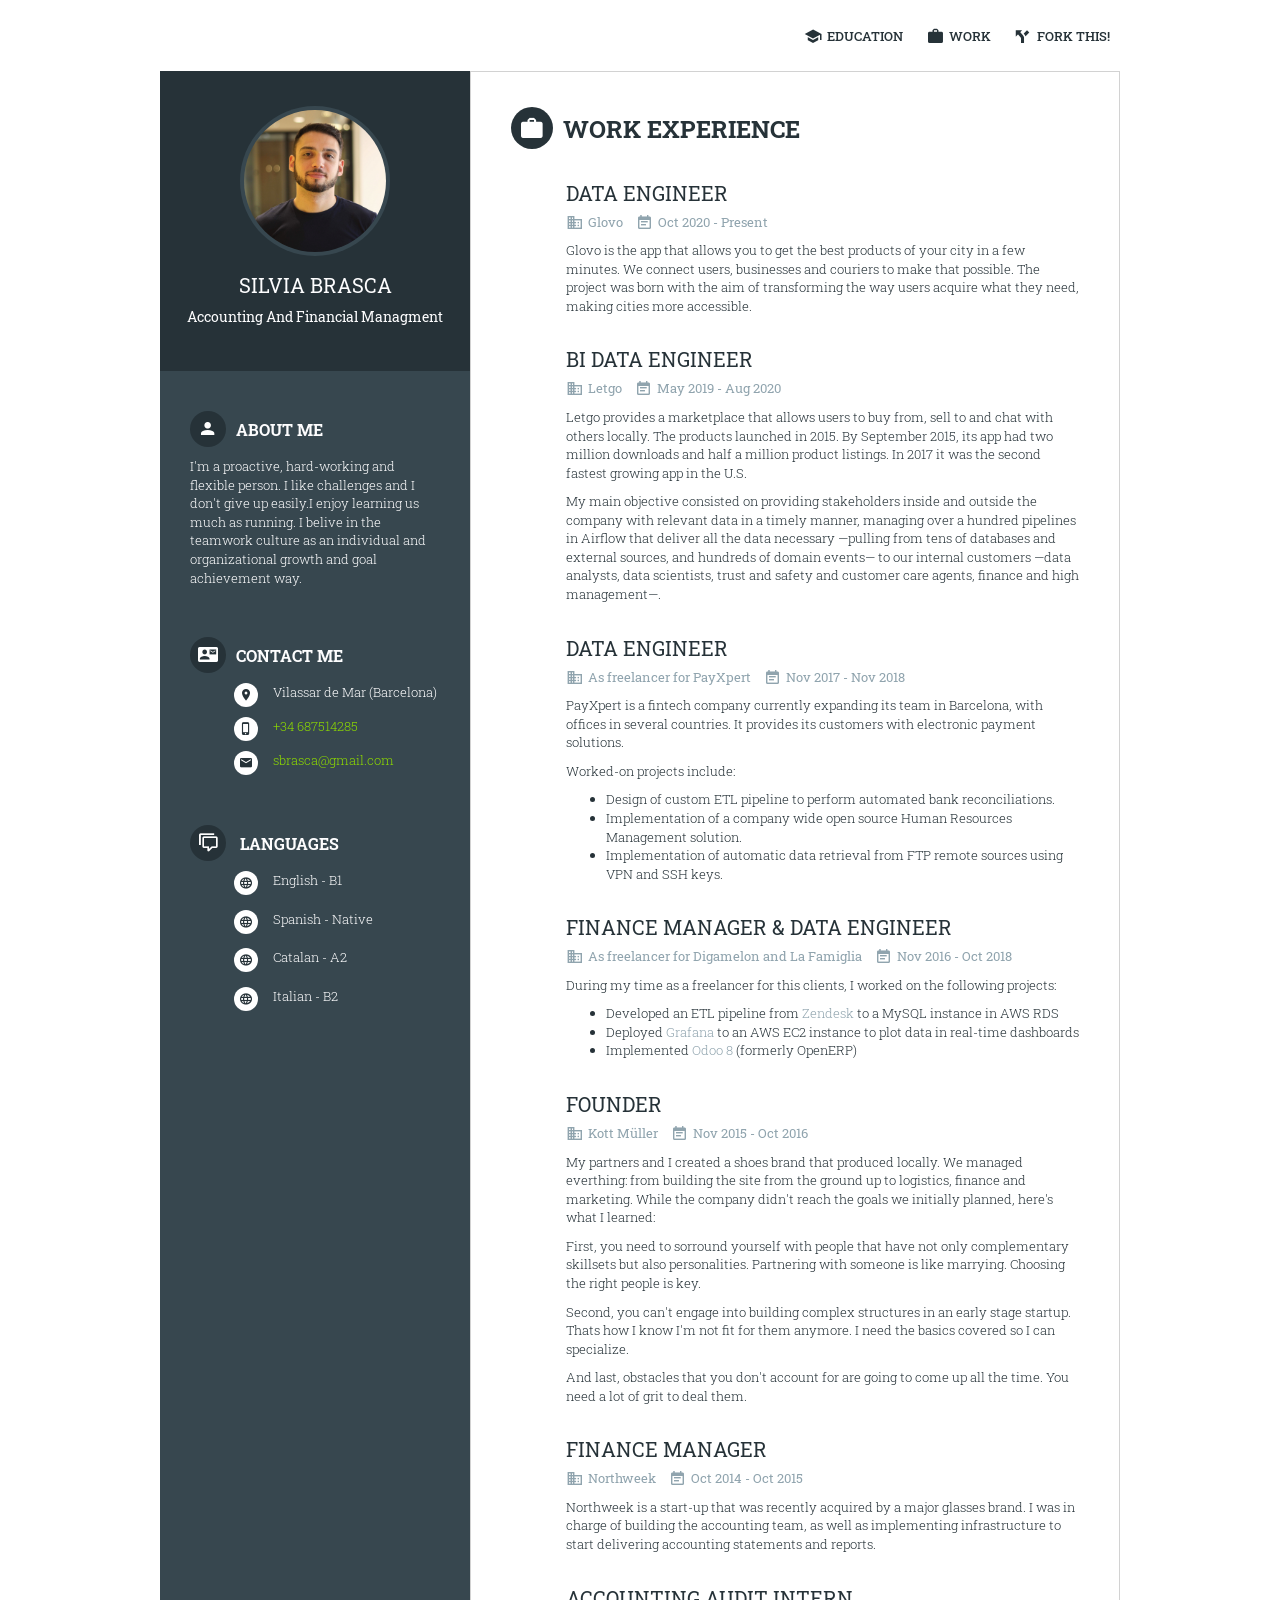
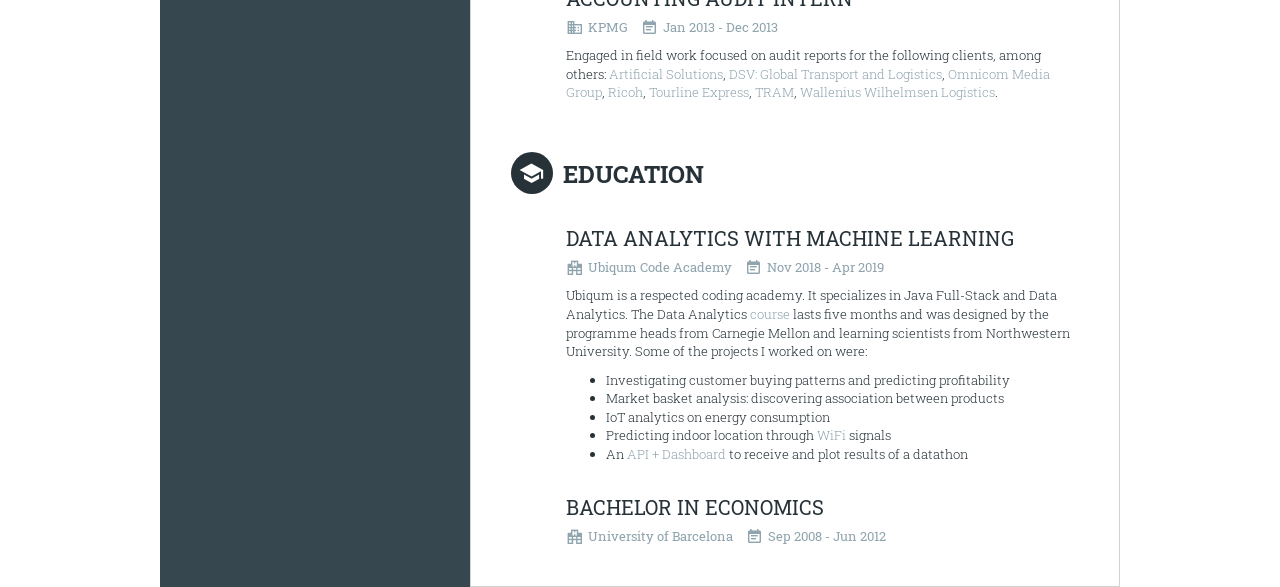
==== index.html @ 351aa9c1 "change languages" ====
<!DOCTYPE html>
<html lang="en">
<head>

	<!-- Global site tag (gtag.js) - Google Analytics -->
	<script async src="https://www.googletagmanager.com/gtag/js?id=UA-137697887-2"></script>
	<script>
	  window.dataLayer = window.dataLayer || [];
	  function gtag(){dataLayer.push(arguments);}
	  gtag('js', new Date());

	  gtag('config', 'UA-137697887-2');
	</script>

	<meta http-equiv="Content-Type" content="text/html; charset=UTF-8" />
	<meta name="viewport" content="width=device-width, initial-scale=1.0">
	<meta name="description" content="">
	<meta name="author" content="sbrasca@gmail.com">
	<meta name="copyright" content="">
	<title>Silvia Brasca</title>

	<!-- favicon -->
    <link rel="shortcut icon" href="images/ico/favicon.jpg">
    <link rel="apple-touch-icon-precomposed" sizes="144x144" href="images/ico/apple-touch-icon-144-precomposed.png">
    <link rel="apple-touch-icon-precomposed" sizes="114x114" href="images/ico/apple-touch-icon-114-precomposed.png">
    <link rel="apple-touch-icon-precomposed" sizes="72x72" href="images/ico/apple-touch-icon-72-precomposed.png">
    <link rel="apple-touch-icon-precomposed" href="images/ico/apple-touch-icon-57-precomposed.png">

	<!-- css -->
	<link rel="stylesheet" type="text/css" href="css/bootstrap.min.css" />
	<link rel="stylesheet" type="text/css" href="css/materialdesignicons.min.css" />
	<link rel="stylesheet" type="text/css" href="css/template.css" />

</head>

<body>

	<!-- Wrapper
    ================================================== -->
	<div id="nino-cvWrap">
		<nav id="mainMenu">
			<ul>
				<!-- <li><a href="homepage.html"><i class="mdi mdi-briefcase nino-icon"></i>Work</a></li>
				<li><a href="portfolio.html"><i class="mdi mdi-star-circle nino-icon"></i>Portfolio</a></li>
				<li><a href="cover-letter.html"><i class="mdi mdi-email-variant nino-icon"></i>Cover Letter</a></li> -->
				<li><a href="#education" class="topBar"><i class="mdi mdi-school nino-icon"></i>Education</a></li>
				<li><a href="#work" class="topBar"><i class="mdi mdi-briefcase nino-icon"></i>Work</a></li>
				<li><a href="https://github.com/gparrello/curriculum_vitae" class="topBar"><i class="mdi mdi-directions-fork nino-icon"></i>Fork this!</a></li>
			</ul>
		</nav>
		<div layout="row" class="fw">
			<div id="nino-leftSide" class="fsr">
				<div layout="row" class="fw">
					<header class="col-md-12 col-sm-6 col-xs-12">
						<img src="images/avatar.jpg" alt="" class="avatar">
						<h1 class="name">Silvia Brasca</h1>
						<h3 class="regency">Accounting and Financial managment</h3>
					</header>
					<section class="nino-aboutMe col-md-12 col-sm-6 col-xs-12">
						<h2 class="nino-sectionHeading">
							<i class="mdi mdi-account nino-icon"></i>About Me
						</h2>
						<div class="nino-sectionContent">
							<p>
								I'm a proactive, hard-working and flexible person.
								I like challenges and I don't give up easily.I enjoy learning us much as running.
								I belive in the teamwork culture as an individual and organizational growth and goal achievement way.
							</p>
						</div>
					</section>
					<section class="nino-contactInfo col-md-12 col-sm-6 col-xs-12">
						<h2 class="nino-sectionHeading">
							<i class="mdi mdi-contact-mail nino-icon"></i>Contact Me
						</h2>
						<ul class="nino-listWithIcon">
							<li layout="row">
								<div class="fsr">
									<i class="mdi mdi-map-marker nino-icon"></i>
								</div>
								<div class="fg">
									Vilassar de Mar (Barcelona)
								</div>
							</li>
							<li layout="row">
								<div class="fsr">
									<i class="mdi mdi-cellphone-iphone nino-icon"></i>
								</div>
								<div class="fg">
									<a href="tel://+34687514285">+34 687514285</a>
								</div>
							</li>
							<li layout="row">
								<div class="fsr">
									<i class="mdi mdi-email nino-icon"></i>
								</div>
								<div class="fg">
									<a href="mailto:sbrasca+cv@gmail.com">sbrasca@gmail.com</a>
								</div>
							</li>
						</ul>
					</section>
					<section class="nino-mySkill col-md-12 col-sm-6 col-xs-12">
						<h2 class="nino-sectionHeading">
							<i class="mdi mdi-comment-multiple-outline nino-icon"></i>
							Languages
						</h2>
						<ul class="nino-listWithIcon">
							<li layout="row">
								<div class="fsr">
									<i class="mdi mdi-web nino-icon"></i>
								</div>
								<div class="fg">
									<p>English - B1</p>
								</div>
							</li>
							<li layout="row">
								<div class="fsr">
									<i class="mdi mdi-web nino-icon"></i>
								</div>
								<div class="fg">
									<p>Spanish - Native</p>
								</div>
							</li>
							<li layout="row">
								<div class="fsr">
									<i class="mdi mdi-web nino-icon"></i>
								</div>
								<div class="fg">
									<p>Catalan - A2</p>
								</div>
							</li>
							<li layout="row">
								<div class="fsr">
									<i class="mdi mdi-web nino-icon"></i>
								</div>
								<div class="fg">
									<p>Italian - B2</p>
								</div>
							</li>
						</ul>
					</section>
				</div>
			</div>
			<div id="nino-rightSide" class="fg">
				<main id="nino-mainContent">
					<section id="work">
						<h2 class="nino-sectionHeading">
							<i class="mdi mdi-briefcase nino-icon"></i>Work Experience
						</h2>
						<div class="nino-sectionContent">
							<div class="inner">
								<article>
									<h3 class="nino-articleTitle">Data Engineer</h3>
									<div class="nino-articleMeta">
										<span><i class="mdi mdi-domain nino-icon"></i><a href="https://glovoapp.com">Glovo</a></span>
										<span><i class="mdi mdi-calendar-text nino-icon"></i>Oct 2020 - Present</span>
									</div>
									<div class="nino-articleContent">
										<p>
											Glovo is the app that allows you to get the best products of your city in a few minutes.
											We connect users, businesses and couriers to make that possible.
											The project was born with the aim of transforming the way users acquire what they need, making cities more accessible.
									</div>
								</article>
								<article>
									<h3 class="nino-articleTitle">BI Data Engineer</h3>
									<div class="nino-articleMeta">
										<span><i class="mdi mdi-domain nino-icon"></i><a href="https://letgo.com/about-letgo">Letgo</a></span>
										<span><i class="mdi mdi-calendar-text nino-icon"></i>May 2019 - Aug 2020</span>
									</div>
									<div class="nino-articleContent">
										<p>
											Letgo provides a marketplace that allows users to buy from, sell to and chat with others locally.
											The products launched in 2015. By September 2015, its app had two million downloads and half a million product listings.
											In 2017 it was the second fastest growing app in the U.S.
										<p>
											My main objective consisted on providing stakeholders inside and outside the company with relevant data in a timely manner,
											managing over a hundred pipelines in Airflow that deliver all the data necessary —pulling from tens of databases and external sources,
											and hundreds of domain events— to our internal customers —data analysts, data scientists, trust and safety and customer care agents,
											finance and high management—.
										</p>
									</div>
								</article>
								<article>
									<h3 class="nino-articleTitle">Data Engineer</h3>
									<div class="nino-articleMeta">
										<span><i class="mdi mdi-domain nino-icon"></i>As freelancer for <a href="https://payxpert.com">PayXpert</a></span>
										<span><i class="mdi mdi-calendar-text nino-icon"></i>Nov 2017 - Nov 2018</span>
									</div>
									<div class="nino-articleContent">
										<p>
											PayXpert is a fintech company currently expanding its team in Barcelona, with offices in several countries.
											It provides its customers with electronic payment solutions.
										</p>
										<p>
											Worked-on projects include:
									    <ul>
									    	<li>Design of custom ETL pipeline to perform automated bank reconciliations.</li>
									      <li>Implementation of a company wide open source Human Resources Management solution.</li>
												<li>Implementation of automatic data retrieval from FTP remote sources using VPN and SSH keys.</li>
											</ul>
										</p>
									</div>
								</article>
								<article>
									<h3 class="nino-articleTitle">Finance Manager & Data Engineer</h3>
									<div class="nino-articleMeta">
										<span><i class="mdi mdi-domain nino-icon"></i>As freelancer for <a href="http://digamelon.net">Digamelon</a> and <a href="http://lafamiglia.es">La Famiglia</a></span>
										<span><i class="mdi mdi-calendar-text nino-icon"></i>Nov 2016 - Oct 2018</span>
									</div>
									<div class="nino-articleContent">
										<p>During my time as a freelancer for this clients, I worked on the following projects:</p>
										<ul class="alt">
											<li>Developed an ETL pipeline from <a href="http://zendesk.com">Zendesk</a> to a MySQL instance in AWS RDS</li>
											<li>Deployed <a href="https://grafana.com">Grafana</a> to an AWS EC2 instance to plot data in real-time dashboards</li>
											<li>Implemented <a href="#">Odoo 8</a> (formerly OpenERP)</li>
										</ul>
									</div>
								</article>
								<article>
									<h3 class="nino-articleTitle">Founder</h3>
									<div class="nino-articleMeta">
										<span><i class="mdi mdi-domain nino-icon"></i>Kott Müller</span>
										<span><i class="mdi mdi-calendar-text nino-icon"></i>Nov 2015 - Oct 2016</span>
									</div>
									<div class="nino-articleContent">
										<p>
											My partners and I created a shoes brand that produced locally.
											We managed everthing: from building the site from the ground up to logistics, finance and marketing.
											While the company didn't reach the goals we initially planned, here's what I learned:
										</p>
										<p>
											First, you need to sorround yourself with people that have not only complementary skillsets but also personalities.
											Partnering with someone is like marrying. Choosing the right people is key.
										</p>
											Second, you can't engage into building complex structures in an early stage startup.
											Thats how I know I'm not fit for them anymore. I need the basics covered so I can specialize.
										<p>
										</p>
										<p>
											And last, obstacles that you don't account for are going to come up all the time.
											You need a lot of grit to deal them.
										</p>
									</div>
								</article>
								<article>
									<h3 class="nino-articleTitle">Finance Manager</h3>
									<div class="nino-articleMeta">
										<span><i class="mdi mdi-domain nino-icon"></i><a href="https://northweek.com">Northweek</a></span>
										<span><i class="mdi mdi-calendar-text nino-icon"></i>Oct 2014 - Oct 2015</span>
									</div>
									<div class="nino-articleContent">
										<p>
											Northweek is a start-up that was recently acquired by a major glasses brand.
											I was in charge of building the accounting team, as well as
											implementing infrastructure to start delivering accounting statements and reports.
										</p>
									</div>
								</article>
								<article>
									<h3 class="nino-articleTitle">Accounting Audit Intern</h3>
									<div class="nino-articleMeta">
										<span><i class="mdi mdi-domain nino-icon"></i>KPMG</span>
										<span><i class="mdi mdi-calendar-text nino-icon"></i>Jan 2013 - Dec 2013</span>
									</div>
									<div class="nino-articleContent">
										<p>
											Engaged in field work focused on audit reports for the following clients, among others:
											<a href="http://www.artificial-solutions.com/">Artificial Solutions</a>,
											<a href="http://www.dsv.com/">DSV: Global Transport and Logistics</a>,
											<a href="http://www.omnicommediagroup.com/">Omnicom Media Group</a>,
											<a href="http://www.ricoh.es/">Ricoh</a>,
											<a href="http://www.tourlineexpress.com/">Tourline Express</a>,
											<a href="http://www.tram.cat/">TRAM</a>,
											<a href="http://www.2wglobal.com/">Wallenius Wilhelmsen Logistics</a>.
										</p>
									</div>
								</article>
							</div>
						</div>
					</section>
					<section id="education">
						<h2 class="nino-sectionHeading">
							<i class="mdi mdi-school nino-icon"></i>Education
						</h2>
						<div class="nino-sectionContent">
							<div class="inner">
								<article>
									<h3 class="nino-articleTitle">Data Analytics with Machine Learning</h3>
									<div class="nino-articleMeta">
										<span><i class="mdi mdi-hospital-building nino-icon"></i>Ubiqum Code Academy</span>
										<span><i class="mdi mdi-calendar-text nino-icon"></i>Nov 2018 - Apr 2019</span>
									</div>
									<div class="nino-articleContent">
										<p>Ubiqum is a respected coding academy. It specializes in Java Full-Stack and Data Analytics.
										The Data Analytics <a href="https://ubiqum.com/programs/data-analytics-and-machine-learning-program/">course</a> lasts five months
										and was designed by the programme heads from Carnegie Mellon and learning scientists from Northwestern University.
										Some of the projects I worked on were:</p>
										<ul>
											<li>Investigating customer buying patterns and predicting profitability</li>
											<li>Market basket analysis: discovering association between products</li>
											<li>IoT analytics on energy consumption</li>
											<li>Predicting indoor location through <a href="https://dblp.org/rec/conf/ipin/RojoCULSBTMCLPS19">WiFi</a> signals</li>
											<li>An <a href="https://github.com/gparrello/grafana_api">API + Dashboard</a> to receive and plot results of a datathon</li>
										</ul>
									</div>
								</article>
								<article>
									<h3 class="nino-articleTitle">Bachelor in Economics</h3>
									<div class="nino-articleMeta">
										<span><i class="mdi mdi-hospital-building nino-icon"></i>University of Barcelona</span>
										<span><i class="mdi mdi-calendar-text nino-icon"></i>Sep 2008 - Jun 2012</span>
									</div>
									<div class="nino-articleContent">
										<!-- Duis aute irure dolor in reprehenderit in voluptate velit esse cillum dolore eu fugiat nulla pariatur. Excepteur sint occaecat cupidatat non proident, sunt in culpa qui officia deserunt mollit anim id est laborum. -->
									</div>
								</article>
							</div>
						</div>
					</section>
					<!-- <section>
						<h2 class="nino-sectionHeading">
							<i class="mdi mdi-web nino-icon"></i>Languages
						</h2>
						<div class="nino-sectionContent">
							<div class="inner">
								<div class="row nino-languages">
									<div class="col-md-4 col-sm-4">
										<img src="images/flags/flag-1.png" alt="">
										<h4 class="languageName">English</h4>
										<div class="stars">
											<i class="mdi mdi-star nino-icon"></i>
											<i class="mdi mdi-star nino-icon"></i>
											<i class="mdi mdi-star nino-icon"></i>
											<i class="mdi mdi-star nino-icon"></i>
										</div>
									</div>
									<div class="col-md-4 col-sm-4">
										<img src="images/flags/flag-2.png" alt="">
										<h4 class="languageName">Spanish</h4>
										<div class="stars">
											<i class="mdi mdi-star nino-icon"></i>
											<i class="mdi mdi-star nino-icon"></i>
											<i class="mdi mdi-star nino-icon"></i>
											<i class="mdi mdi-star nino-icon"></i>
											<i class="mdi mdi-star nino-icon"></i>
										</div>
									</div>
									<div class="col-md-4 col-sm-4">
										<img src="images/flags/flag-3.png" alt="">
										<h4 class="languageName">Catalan</h4>
										<div class="stars">
											<i class="mdi mdi-star nino-icon"></i>
											<i class="mdi mdi-star nino-icon"></i>
											<i class="mdi mdi-star nino-icon"></i>
										</div>
									</div>
								</div>
							</div>
						</div>
					</section> -->
				</main>
			</div>
		</div>
	</div>

    <!-- Scroll to top
    ================================================== -->
	<a href="#" id="nino-scrollToTop">Go to Top</a>

	<!-- javascript -->
	<script type="text/javascript" src="js/jquery.min.js"></script>
	<script type="text/javascript" src="js/bootstrap.min.js"></script>
	<script type="text/javascript" src="js/template.js"></script>

	<!-- Le HTML5 shim, for IE6-8 support of HTML5 elements -->
	<!--[if lt IE 9]>
	  <script src="http://html5shim.googlecode.com/svn/trunk/html5.js"></script>
	<![endif]-->
	<!-- css3-mediaqueries.js for IE less than 9 -->
	<!--[if lt IE 9]>
	    <script src="http://css3-mediaqueries-js.googlecode.com/svn/trunk/css3-mediaqueries.js"></script>
	<![endif]-->

</body>
</html>
---- css/template.css ----
/**
* @author    Ninodezign.com http://www.ninodezign.com
* @copyright Copyright (C) 2016 Ninodezign.com. All rights reserved.
* @license   Ninodezign.com Proprietary License
*/
/* ============================== DEFAULT HTML ============================== */
@import 'https://fonts.googleapis.com/css?family=Roboto+Slab:300,400,700';
@import 'https://fonts.googleapis.com/css?family=Mr+De+Haviland';
html, body {
	margin: 0;
	padding: 0;
}
body {
	color: #263238;
	font-size: 13px;
	font-weight: 300;
	position: relative;
	font-family: 'Roboto Slab', serif;
}
article,aside,details,figcaption,figure,footer,header,hgroup,menu,nav,section,main {
    display: block;
}
hr {
	border-left: none;
	border-right: none;
    border-top: 1px solid #E5E5E5;
    color: #F4F4F4;
    margin: 20px 0;
    padding: 0;
}
/* =============== DEFAULT HTML - LINK STYLES =============== */
a {
	text-decoration: none;
	outline: none;
	color: #90a4ae;
	-webkit-transition: all .3s ease-in-out;
	   -moz-transition: all .3s ease-in-out;
		 -o-transition: all .3s ease-in-out;
		-ms-transition: all .3s ease-in-out;
			transition: all .3s ease-in-out;
}
a:hover {
	color: #666;
	text-decoration: none;
}
a:active {
	text-decoration: none;
}
a:focus {
	outline: none;
}
a img {
	border: none;
}
a[class*="glyphicon-"] {
	text-decoration: none;
}

.topBar {
	color: #263238;
}
/* =============== DEFAULT HTML - HEADING STYLES =============== */
h1, h2, h3, h4, h5, h6 {
	margin: 5px 0 10px;
	text-transform: uppercase;
	font-weight: 400;
	line-height: 1.4;
}
/* =============== DEFAULT HTML - LIST STYLES =============== */
ul, ul li,
ol, ol li,
p, form, input {
	/* margin: 0;
	padding: 0; */
}
p {
	margin-bottom: 10px;
}
ul, ul li {
	/* list-style: none; */
}
/* =============== DEFAULT HTML - IMAGES STYLES =============== */
img {
	border: none;
	max-width: 100%;
}
img.image-left {
	float: left;
	margin-right: 5px;
}
img.img-full-width {
	width: 100%;
}
/* =============== PREDEFINED CONTENT ALIGN =============== */
.margin-left {
	margin-left: 1em !important;
	margin-right: 0;
}
.margin-right {
	margin-left: 0;
	margin-right: 1em !important;
}
/* ============================== LAYOUT ============================== */
/* =============== LAYOUT - GENERAL LAYOUT =============== */
[layout="row"] {
	display: -webkit-flex;
	display: -moz-flex;
	display: -ms-flexbox;
	display: flex;
}
.fsr {
	-webkit-flex-shrink: 0;
	flex-shrink: 0;
}
.fg {
	-webkit-flex-grow: 1;
	flex-grow: 1;
}
.fw {
	flex-wrap: wrap;
}
.verticalCenter {
	-ms-flex-align: center;
	-webkit-align-items: center;
	-webkit-box-align: center;
	align-items: center;
}
/* =============== NAVIGATION =============== */
#mainMenu {
	margin: 15px 0;
}
#mainMenu ul {
	text-align: right;
}
#mainMenu ul li {
	display: inline-block;
}
#mainMenu ul li a {
	display: block;
	padding: 10px;
	text-transform: uppercase;
	font-weight: 500;
}
#mainMenu ul li .nino-icon {
	font-size: 18px;
	position: relative;
	top: 2px;
	margin-right: 5px;
}
/* =============== LAYOUT - HEADER AREA =============== */
header {
	text-align: center;
	padding: 35px 20px;
	margin-bottom: 35px;
	background: #263238;
}
header .avatar {
	width: 150px;
	border-radius: 50%;
	background: #37474f;
	padding: 4px;
	margin-bottom: 10px;
}
header .name {
	font-size: 20px;
	margin-bottom: 8px;
}
header .regency {
	font-size: 14px;
	text-transform: capitalize;
}
/* =============== LAYOUT - CONTENT AREA =============== */
#nino-cvWrap {
	max-width: 960px;
	margin: 0 auto;
	background: #fff;
}
#nino-leftSide {
	width: 310px;
	background: #37474f;
	color: #fdfdfe;
}
#nino-rightSide {
	border: 1px solid #d2d2d2;
	width: calc(100% - 310px);
}
main {
	padding: 30px 40px;
}
section {
	margin-bottom: 50px;
}
section:last-child {
	margin-bottom: 0;
}
section .nino-sectionHeading {
	font-size: 16px;
	font-weight: 700;
}
section .nino-sectionHeading .nino-icon {
	background: #263238;
	padding: 8px;
	border-radius: 50%;
	margin-right: 10px;
	font-size: 20px;
	color: #fff;
}
section .nino-sectionContent > .inner {
	margin-left: 55px;
}
#nino-mainContent section .nino-sectionHeading {
	font-size: 24px;
}
#nino-mainContent section .nino-sectionHeading .nino-icon {
	font-size: 26px;
}
article {
	margin: 30px 0;
}
article:last-child {
	margin-bottom: 0;
}
article .nino-articleThumb {
	margin-bottom: 15px;
	text-align: center;
}
article .nino-articleTitle {
	font-size: 20px;
	margin: 0 0 5px;
}
article .nino-articleMeta {
	color: #90a4ae;
	margin-bottom: 10px;
	font-weight: 400;
}
article .nino-articleMeta span {
	display: inline-block;
	margin-right: 10px;
}
article .nino-articleMeta .nino-icon {
	font-size: 17px;
	margin-right: 5px;
	position: relative;
	top: 2px;
}
/* =============== LEFT SIDE =============== */
#nino-leftSide a {
	color: #8dd900;
}
#nino-leftSide .nino-listWithIcon > li {
	margin-bottom: 10px;
}
#nino-leftSide .nino-listWithIcon .nino-icon {
	background: #fff;
	color: #263238;
	padding: 5px;
	border-radius: 50%;
	margin: 0 15px 0 4px;
	font-size: 14px;
}
#nino-leftSide section {
	margin-bottom: 35px;
	padding: 0 30px;
}
#nino-leftSide .nino-mySkill .progress {
	margin: 0;
	height: 8px;
}
#nino-leftSide .nino-mySkill .progress-bar {
	background-color: #263238;
}
/* =============== MAIN PAGE =============== */
#nino-mainContent .nino-languages {
	text-align: center;
	margin-top: 30px;
}
#nino-mainContent .nino-languages .languageName {
	margin: 15px 0 5px;
}
#nino-mainContent .nino-languages .stars {
	margin-bottom: 20px;
}
#nino-mainContent .nino-languages .stars .nino-icon {
	font-size: 20px;
}
/* =============== PORTFOLIO PAGE =============== */
#nino-portfolio article {
	margin-bottom: 0;
}
#nino-portfolio .nino-articleTitle {
	font-weight: 400;
	text-transform: none;
	font-size: 18px;
	margin-bottom: 5px;
}
/* =============== COVER LETTER PAGE =============== */
#nino-coverLetter .nino-coverLetterHeader {
	margin: 30px 0;
	font-size: 14px;
}
#nino-coverLetter .nino-coverLetterHeader .date {
	color: #ec2e26;
	font-weight: 400;
}
#nino-coverLetter .nino-coverLetterContent {
	margin-bottom: 50px;
}
#nino-coverLetter .nino-coverLetterFooter {
	font-weight: 400;
	font-size: 15px;
}
#nino-coverLetter .nino-coverLetterFooter .nino-sign {
	color: #ed2b24;
	font-size: 35px;
	font-weight: 700;
	font-family: 'Mr De Haviland', cursive;
}
/* =============== GO TO TOP =============== */
#nino-scrollToTop {
	width: 50px;
	height: 50px;
	text-align: center;
	text-decoration: none;
	position: fixed;
	bottom: 10px;
	right: 10px;
	text-indent: -99999em;
	display: none;
	cursor: pointer;
	z-index: 2;
	background: #37474f  url(../images/go-to-top.png) center center no-repeat;
}
#nino-scrollToTop:hover {
	text-decoration: none;
	background-color: #333;
}
/* ============================================================ RESPONSIVE ============================================================ */
@media (max-width: 1200px) {

}
@media (max-width: 991px) {

	/* =============== LAYOUT =============== */
	#nino-leftSide,
	#nino-rightSide {
		width: 100%;
	}
	/* =============== LEFT SIDE =============== */
	header,
	#nino-leftSide section {
		margin: 0;
		border: 1px solid rgba(255, 255, 255, 0.25);
		border-width: 0 1px 1px 0;
	}
	#nino-leftSide section {
		padding: 35px 30px;
	}
}
@media (max-width: 767px) {

	/* =============== LAYOUT =============== */
	main {
	    padding: 30px 20px;
	}
	/* =============== LEFT SIDE =============== */
	header,
	#nino-leftSide section {
		margin-bottom: 35px;
		border: none;
	}
	#nino-leftSide section {
	    padding: 0 30px;
	}
	#nino-leftSide .nino-mySkill {
		border: none;
	}
}
@media (max-width: 640px) {

}
@media (max-width: 480px) {

}
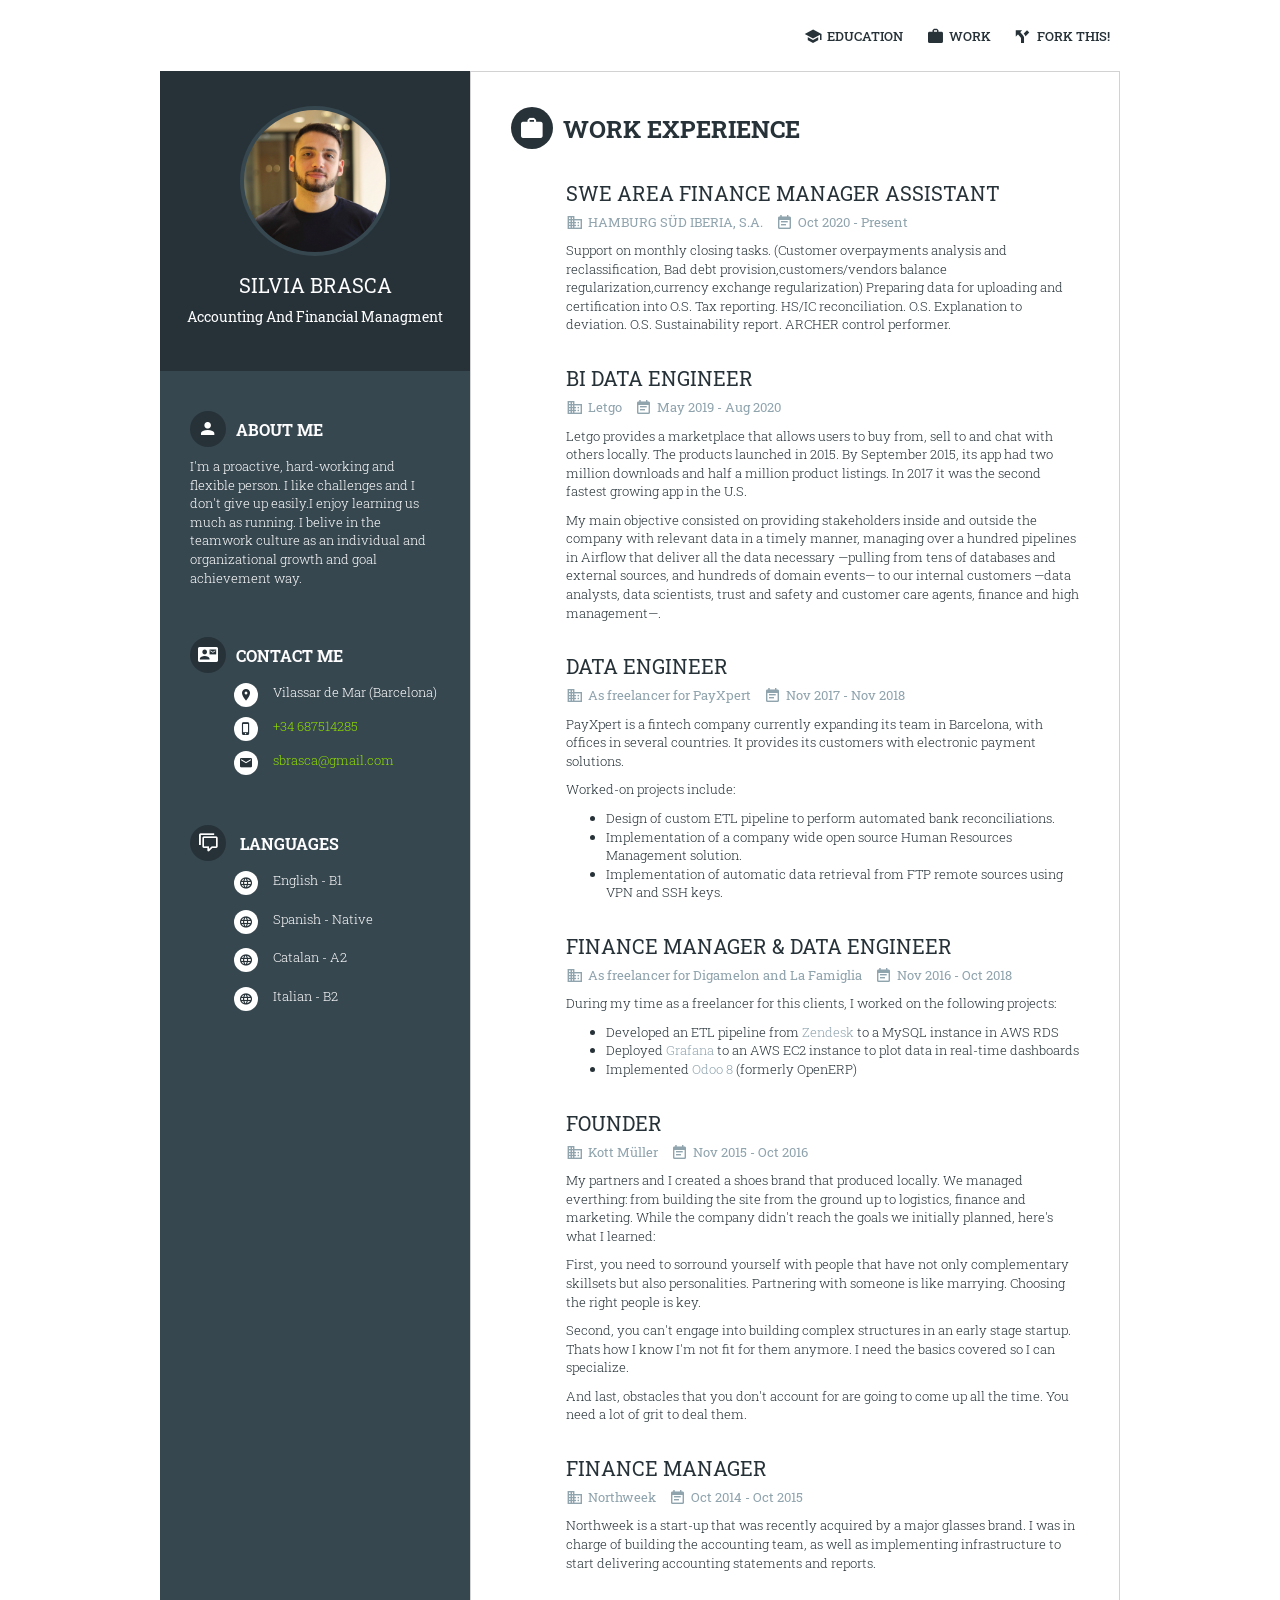
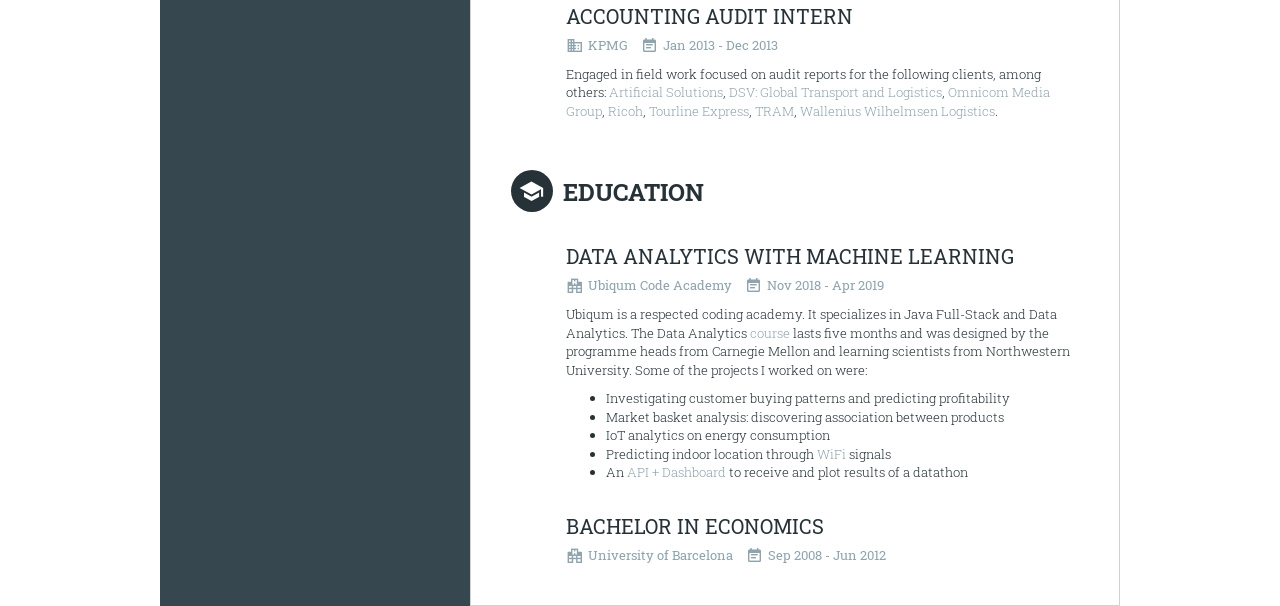
==== commit c37c527b: "change work experience" ====
--- a/index.html
+++ b/index.html
@@ -150,16 +150,21 @@
 						<div class="nino-sectionContent">
 							<div class="inner">
 								<article>
-									<h3 class="nino-articleTitle">Data Engineer</h3>
-									<div class="nino-articleMeta">
-										<span><i class="mdi mdi-domain nino-icon"></i><a href="https://glovoapp.com">Glovo</a></span>
+									<h3 class="nino-articleTitle">SWE area Finance Manager Assistant</h3>
+									<div class="nino-articleMeta">
+										<span><i class="mdi mdi-domain nino-icon"></i><a href="">HAMBURG SÜD IBERIA, S.A.</a></span>
 										<span><i class="mdi mdi-calendar-text nino-icon"></i>Oct 2020 - Present</span>
 									</div>
 									<div class="nino-articleContent">
 										<p>
-											Glovo is the app that allows you to get the best products of your city in a few minutes.
-											We connect users, businesses and couriers to make that possible.
-											The project was born with the aim of transforming the way users acquire what they need, making cities more accessible.
+											Support on monthly closing tasks. (Customer overpayments analysis and reclassification, Bad debt provision,customers/vendors balance regularization,currency exchange regularization)
+											Preparing data for uploading and certification into O.S.
+											Tax reporting.
+											HS/IC reconciliation.
+											O.S. Explanation to deviation.
+											O.S. Sustainability report.
+											ARCHER control performer.
+
 									</div>
 								</article>
 								<article>
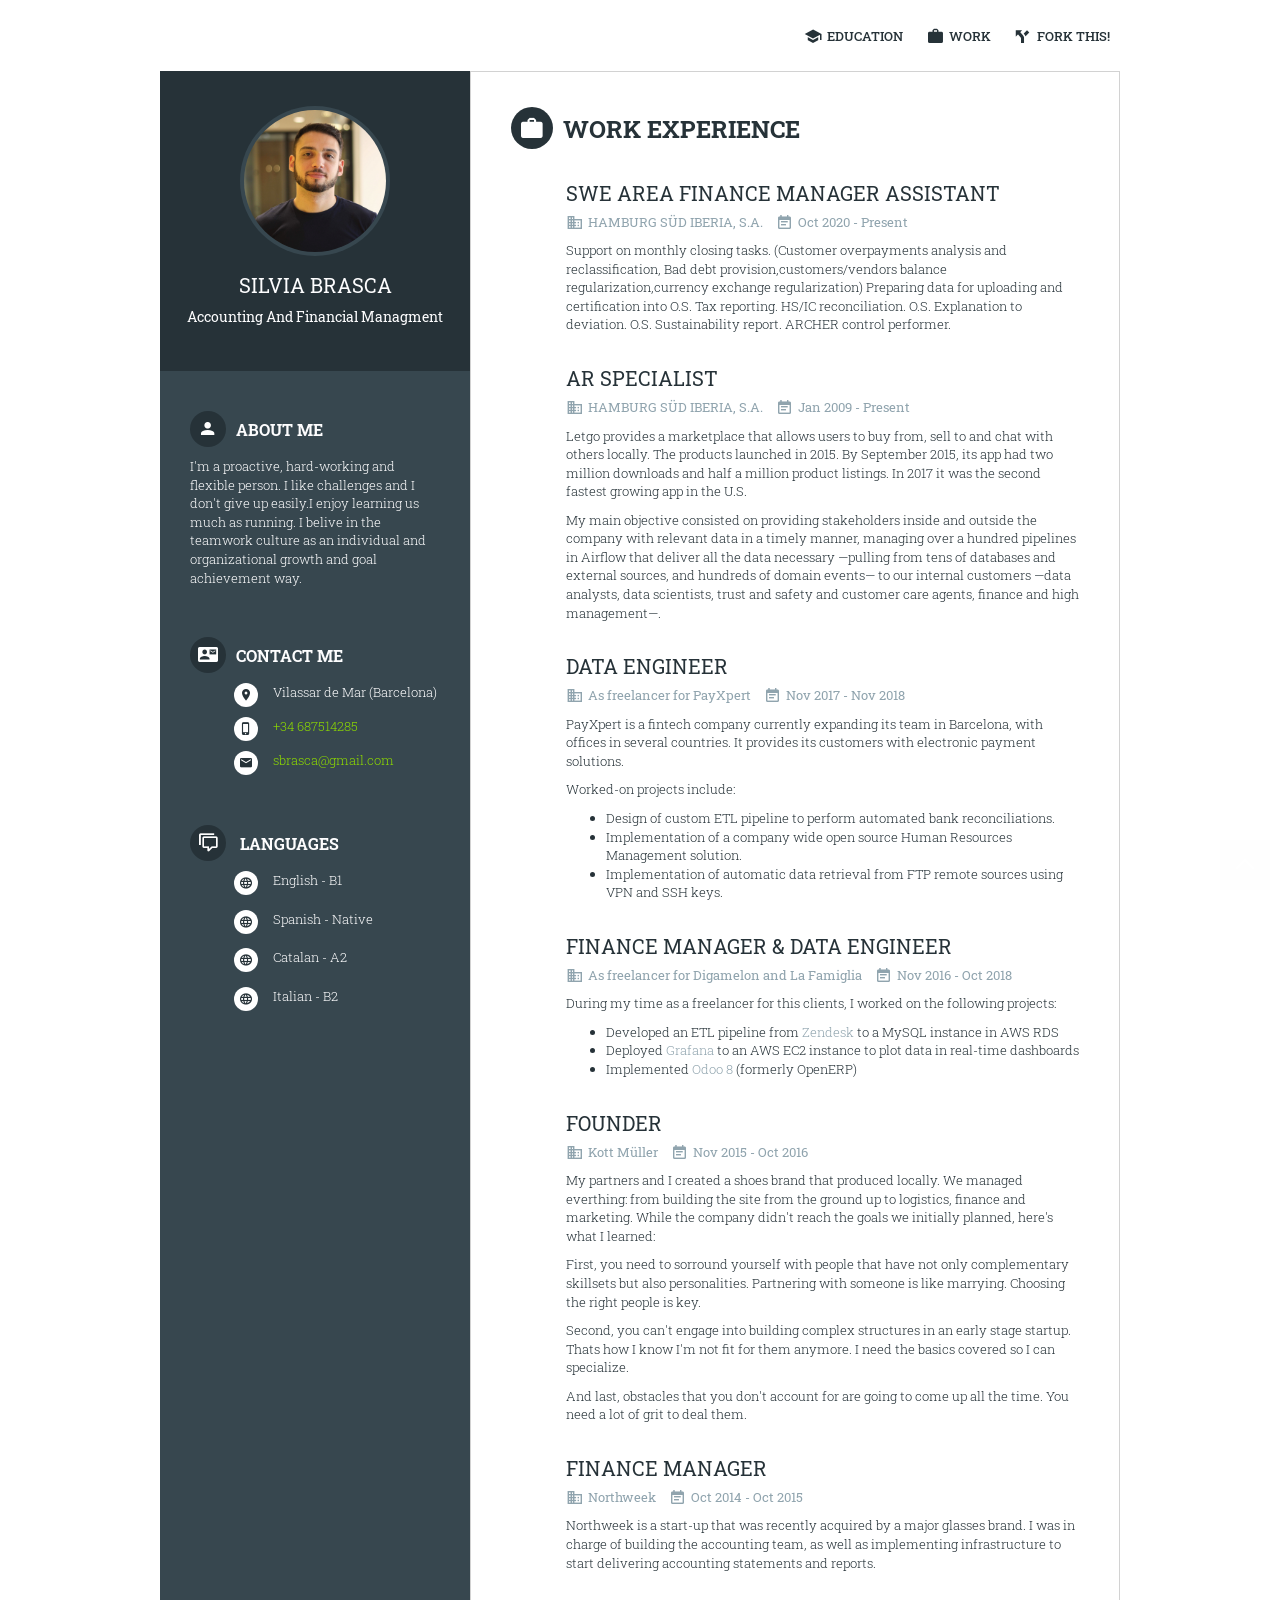
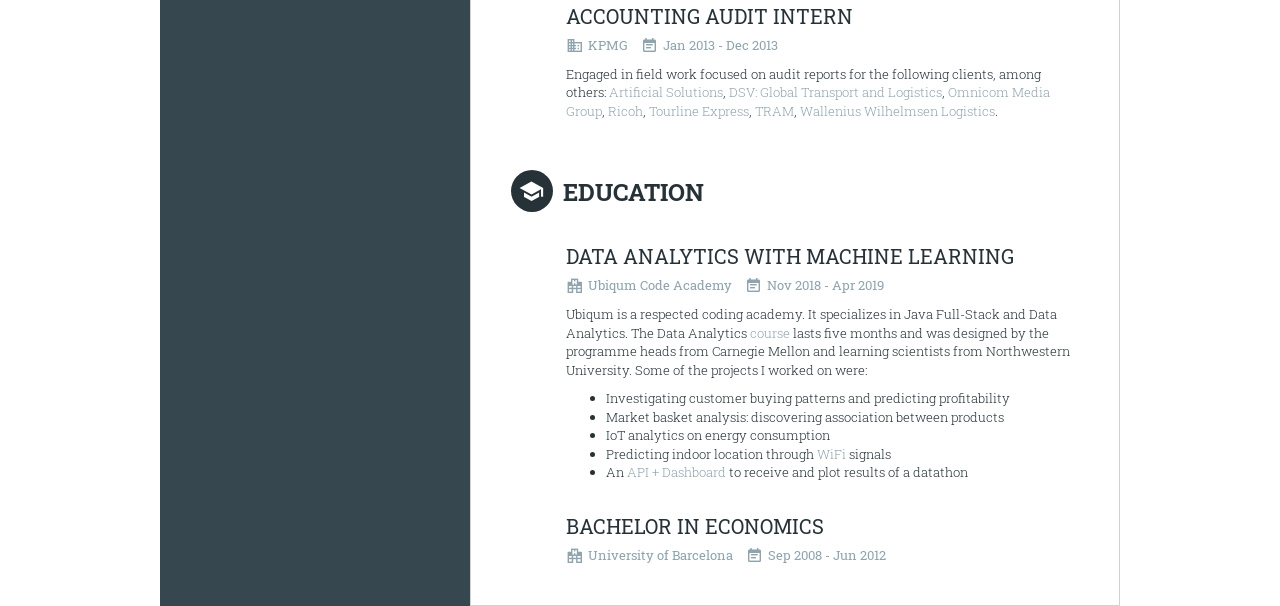
==== commit 670af4c1: "change work experience" ====
--- a/index.html
+++ b/index.html
@@ -164,14 +164,13 @@
 											O.S. Explanation to deviation.
 											O.S. Sustainability report.
 											ARCHER control performer.
-
-									</div>
-								</article>
-								<article>
-									<h3 class="nino-articleTitle">BI Data Engineer</h3>
-									<div class="nino-articleMeta">
-										<span><i class="mdi mdi-domain nino-icon"></i><a href="https://letgo.com/about-letgo">Letgo</a></span>
-										<span><i class="mdi mdi-calendar-text nino-icon"></i>May 2019 - Aug 2020</span>
+									</div>
+								</article>
+								<article>
+									<h3 class="nino-articleTitle">AR Specialist</h3>
+									<div class="nino-articleMeta">
+										<span><i class="mdi mdi-domain nino-icon"></i><a href="">HAMBURG SÜD IBERIA, S.A.</a></span>
+										<span><i class="mdi mdi-calendar-text nino-icon"></i>Jan 2009 - Present</span>
 									</div>
 									<div class="nino-articleContent">
 										<p>
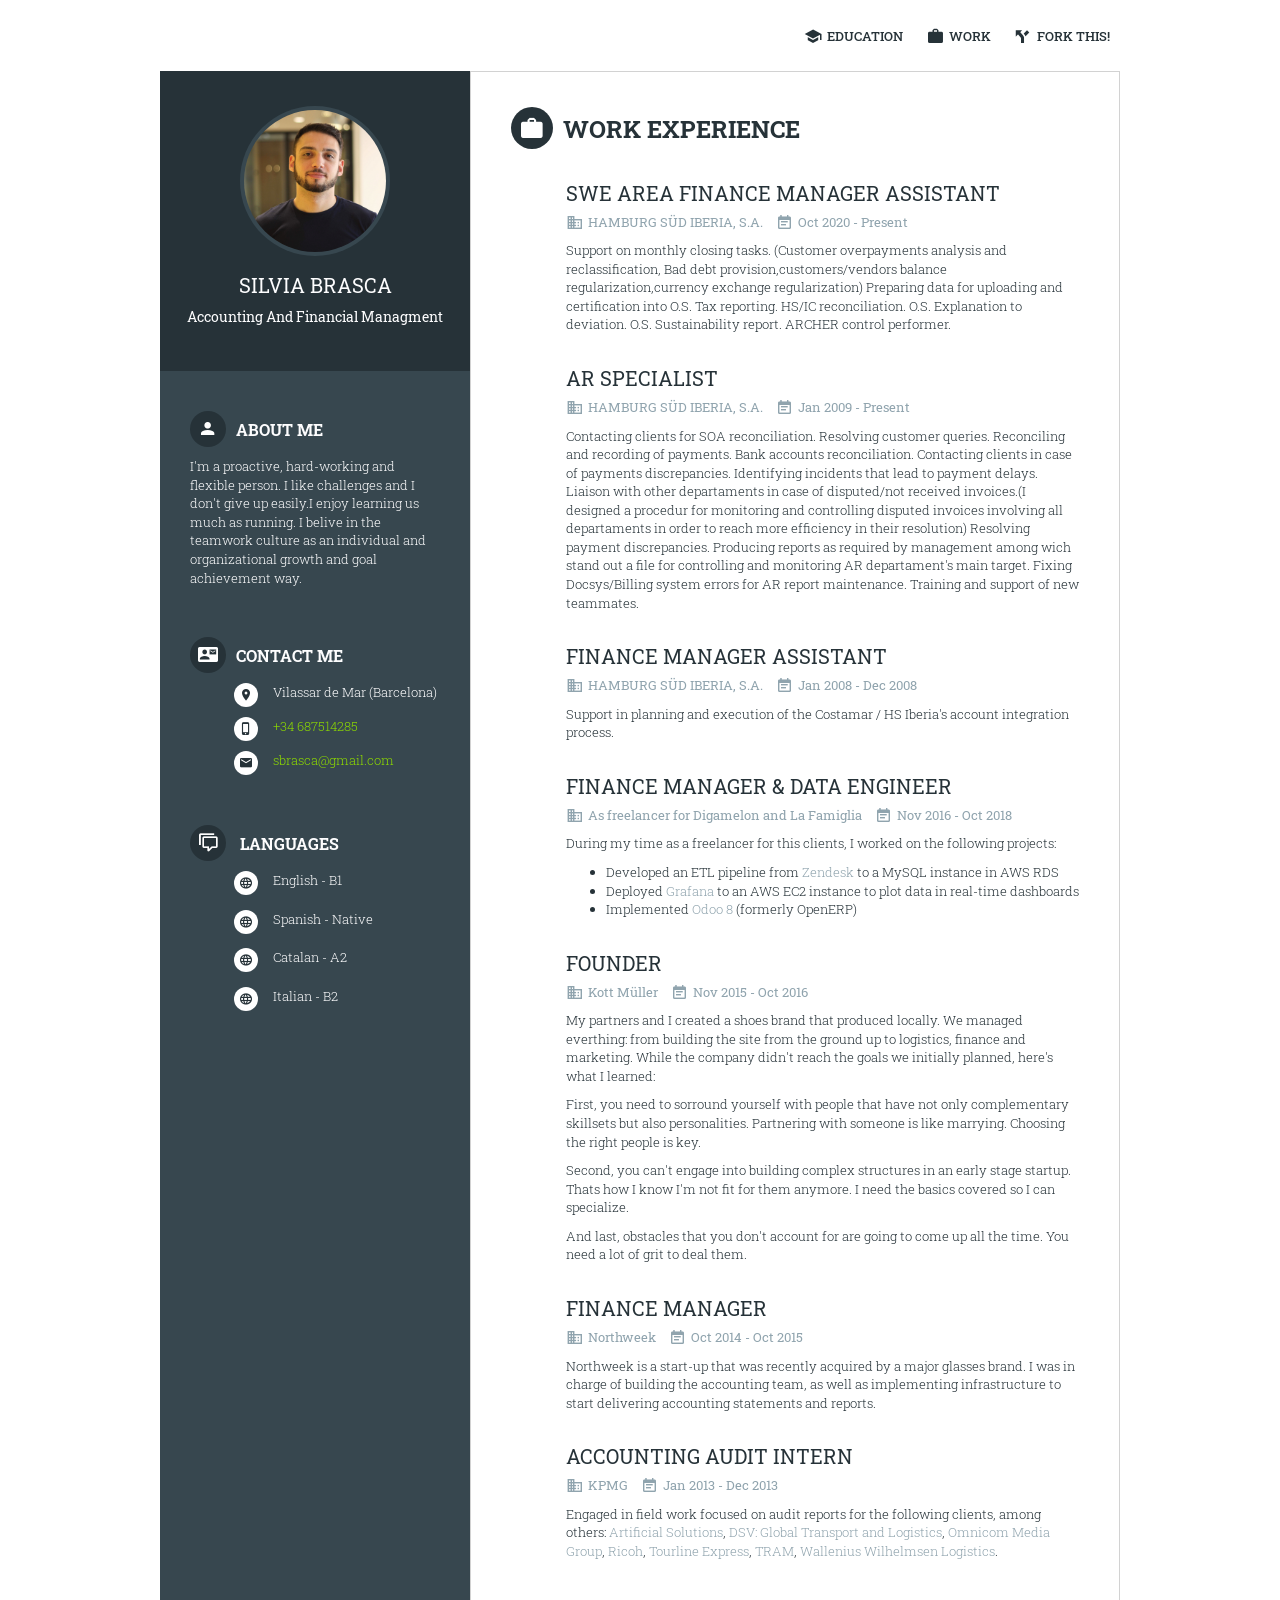
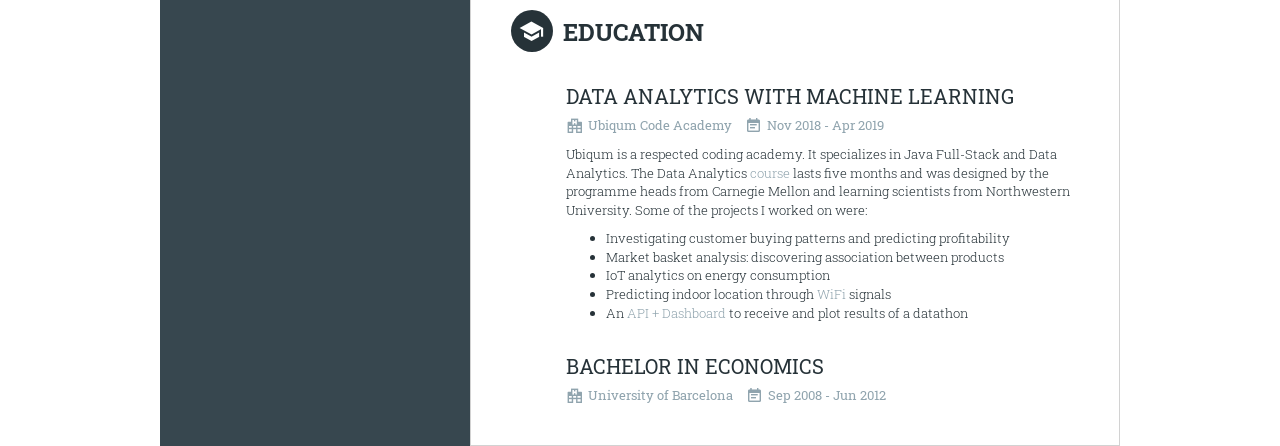
==== commit 692288e4: "change work experience" ====
--- a/index.html
+++ b/index.html
@@ -152,7 +152,7 @@
 								<article>
 									<h3 class="nino-articleTitle">SWE area Finance Manager Assistant</h3>
 									<div class="nino-articleMeta">
-										<span><i class="mdi mdi-domain nino-icon"></i><a href="">HAMBURG SÜD IBERIA, S.A.</a></span>
+										<span><i class="mdi mdi-domain nino-icon"></i>HAMBURG SÜD IBERIA, S.A.</span>
 										<span><i class="mdi mdi-calendar-text nino-icon"></i>Oct 2020 - Present</span>
 									</div>
 									<div class="nino-articleContent">
@@ -169,40 +169,33 @@
 								<article>
 									<h3 class="nino-articleTitle">AR Specialist</h3>
 									<div class="nino-articleMeta">
-										<span><i class="mdi mdi-domain nino-icon"></i><a href="">HAMBURG SÜD IBERIA, S.A.</a></span>
+										<span><i class="mdi mdi-domain nino-icon"></i>HAMBURG SÜD IBERIA, S.A.</span>
 										<span><i class="mdi mdi-calendar-text nino-icon"></i>Jan 2009 - Present</span>
 									</div>
 									<div class="nino-articleContent">
 										<p>
-											Letgo provides a marketplace that allows users to buy from, sell to and chat with others locally.
-											The products launched in 2015. By September 2015, its app had two million downloads and half a million product listings.
-											In 2017 it was the second fastest growing app in the U.S.
-										<p>
-											My main objective consisted on providing stakeholders inside and outside the company with relevant data in a timely manner,
-											managing over a hundred pipelines in Airflow that deliver all the data necessary —pulling from tens of databases and external sources,
-											and hundreds of domain events— to our internal customers —data analysts, data scientists, trust and safety and customer care agents,
-											finance and high management—.
-										</p>
-									</div>
-								</article>
-								<article>
-									<h3 class="nino-articleTitle">Data Engineer</h3>
-									<div class="nino-articleMeta">
-										<span><i class="mdi mdi-domain nino-icon"></i>As freelancer for <a href="https://payxpert.com">PayXpert</a></span>
-										<span><i class="mdi mdi-calendar-text nino-icon"></i>Nov 2017 - Nov 2018</span>
-									</div>
-									<div class="nino-articleContent">
-										<p>
-											PayXpert is a fintech company currently expanding its team in Barcelona, with offices in several countries.
-											It provides its customers with electronic payment solutions.
-										</p>
-										<p>
-											Worked-on projects include:
-									    <ul>
-									    	<li>Design of custom ETL pipeline to perform automated bank reconciliations.</li>
-									      <li>Implementation of a company wide open source Human Resources Management solution.</li>
-												<li>Implementation of automatic data retrieval from FTP remote sources using VPN and SSH keys.</li>
-											</ul>
+											Contacting clients for SOA reconciliation.
+										  Resolving customer queries.
+										  Reconciling and recording of payments.
+										  Bank accounts reconciliation.
+										  Contacting clients in case of payments discrepancies.
+										  Identifying incidents that lead to payment delays. Liaison with other departaments in case of disputed/not received invoices.(I designed a procedur for monitoring and controlling disputed invoices involving all departaments in order to reach more efficiency in their resolution)
+										  Resolving payment discrepancies.
+										  Producing reports as required by management among wich stand out a file for controlling and monitoring AR departament's main target.
+										  Fixing Docsys/Billing system errors for AR report maintenance.
+										  Training and support of new teammates.
+										</p>
+									</div>
+								</article>
+								<article>
+									<h3 class="nino-articleTitle">Finance Manager Assistant</h3>
+									<div class="nino-articleMeta">
+										<span><i class="mdi mdi-domain nino-icon"></i>HAMBURG SÜD IBERIA, S.A.</span>
+										<span><i class="mdi mdi-calendar-text nino-icon"></i>Jan 2008 - Dec 2008</span>
+									</div>
+									<div class="nino-articleContent">
+										<p>
+ 											Support in planning and execution of the Costamar / HS Iberia's  account integration process.
 										</p>
 									</div>
 								</article>
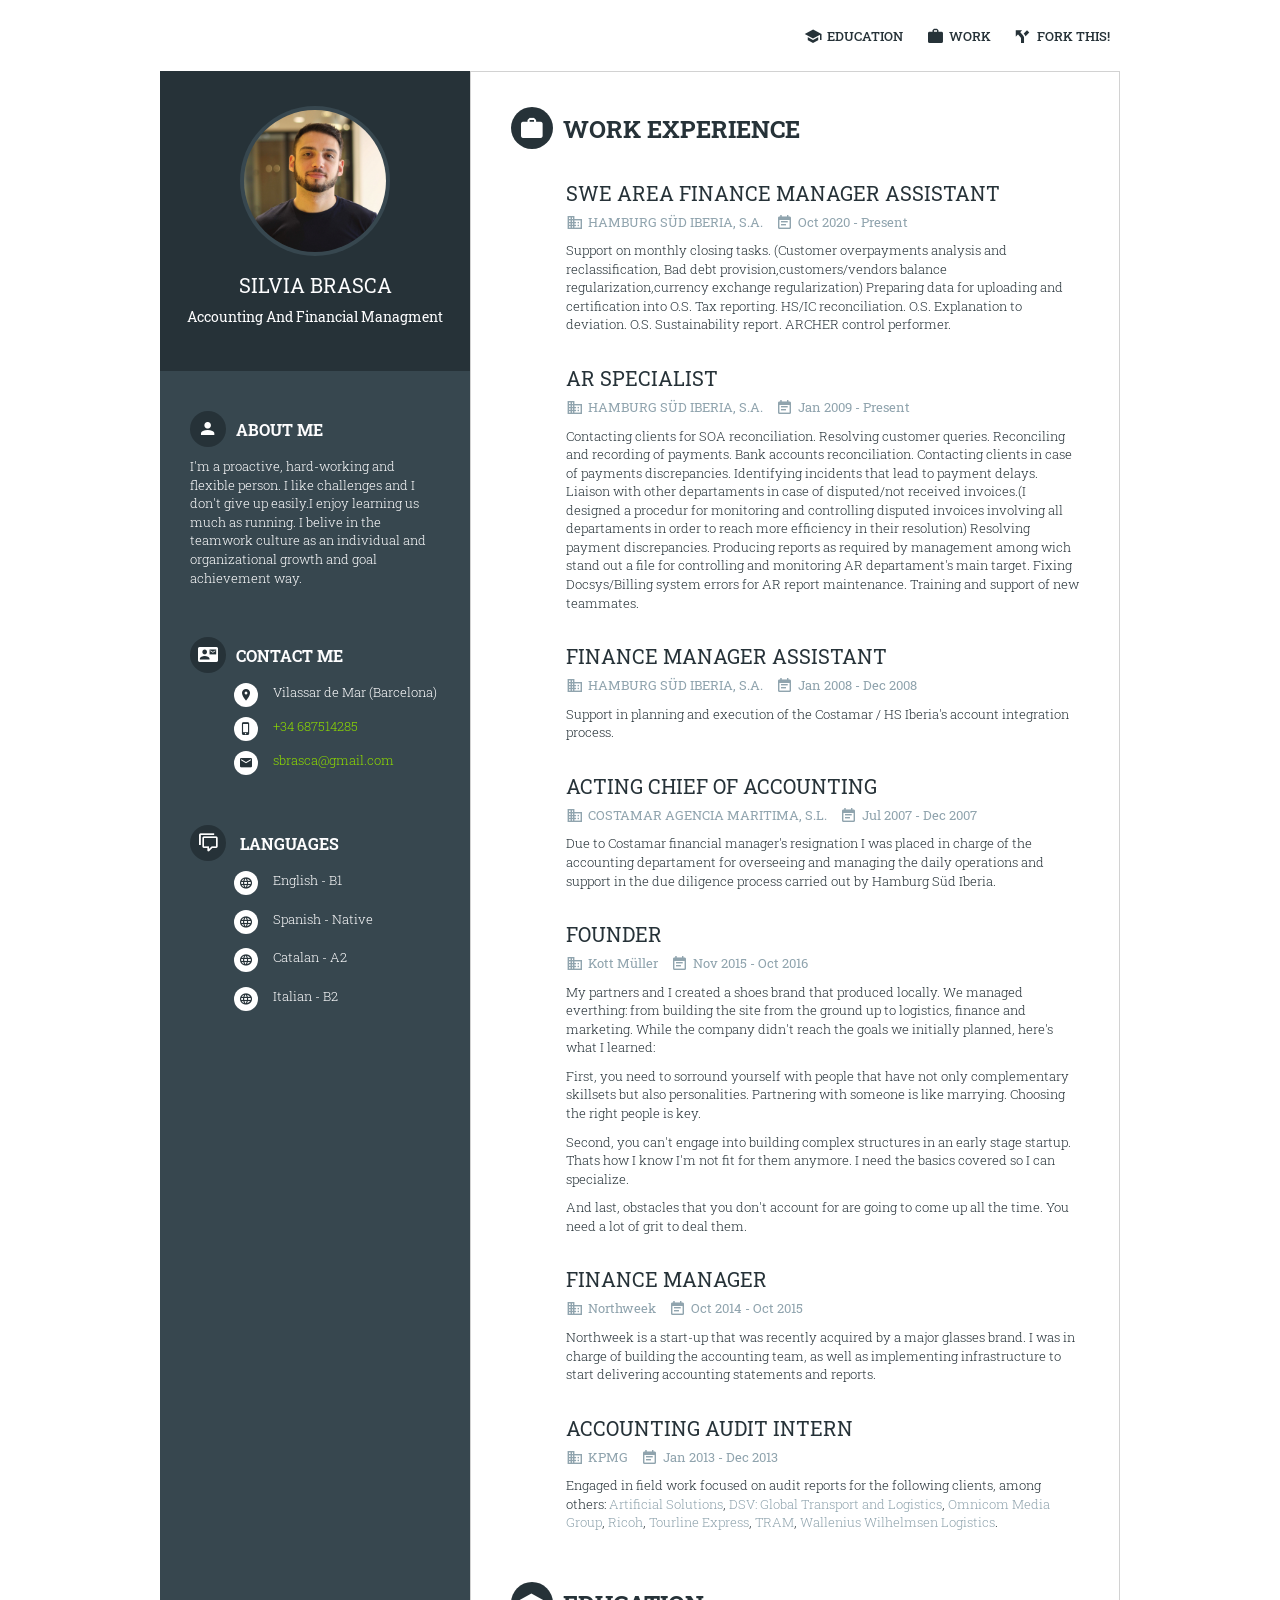
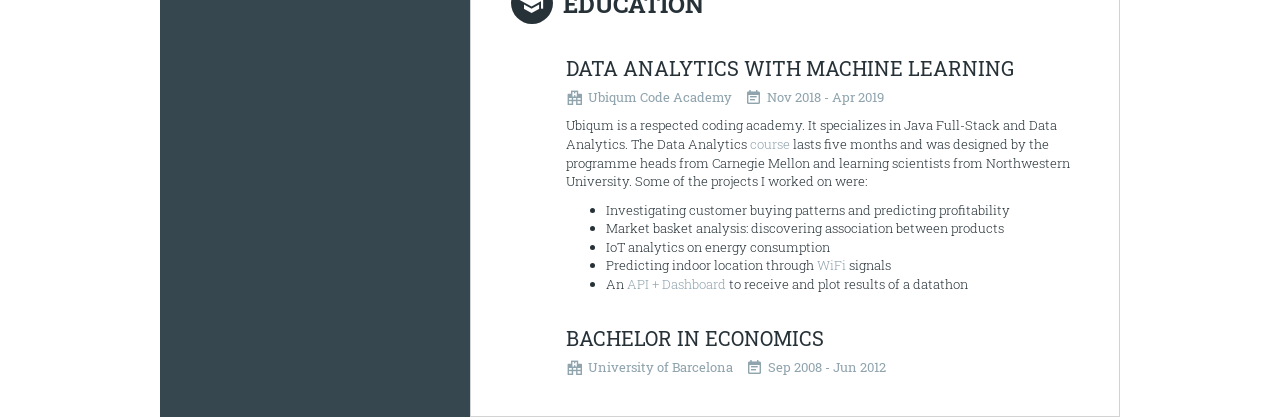
==== commit 51b071b3: "change work experience" ====
--- a/index.html
+++ b/index.html
@@ -200,18 +200,13 @@
 									</div>
 								</article>
 								<article>
-									<h3 class="nino-articleTitle">Finance Manager & Data Engineer</h3>
-									<div class="nino-articleMeta">
-										<span><i class="mdi mdi-domain nino-icon"></i>As freelancer for <a href="http://digamelon.net">Digamelon</a> and <a href="http://lafamiglia.es">La Famiglia</a></span>
-										<span><i class="mdi mdi-calendar-text nino-icon"></i>Nov 2016 - Oct 2018</span>
-									</div>
-									<div class="nino-articleContent">
-										<p>During my time as a freelancer for this clients, I worked on the following projects:</p>
-										<ul class="alt">
-											<li>Developed an ETL pipeline from <a href="http://zendesk.com">Zendesk</a> to a MySQL instance in AWS RDS</li>
-											<li>Deployed <a href="https://grafana.com">Grafana</a> to an AWS EC2 instance to plot data in real-time dashboards</li>
-											<li>Implemented <a href="#">Odoo 8</a> (formerly OpenERP)</li>
-										</ul>
+									<h3 class="nino-articleTitle">Acting chief of accounting</h3>
+									<div class="nino-articleMeta">
+										<span><i class="mdi mdi-domain nino-icon"></i>COSTAMAR AGENCIA MARITIMA, S.L.</span>
+										<span><i class="mdi mdi-calendar-text nino-icon"></i>Jul 2007 - Dec 2007</span>
+									</div>
+									<div class="nino-articleContent">
+										<p>Due to Costamar financial manager's resignation I was placed in charge of the accounting departament for overseeing and managing the daily operations and support in the due diligence process carried out by Hamburg Süd Iberia.</p>
 									</div>
 								</article>
 								<article>
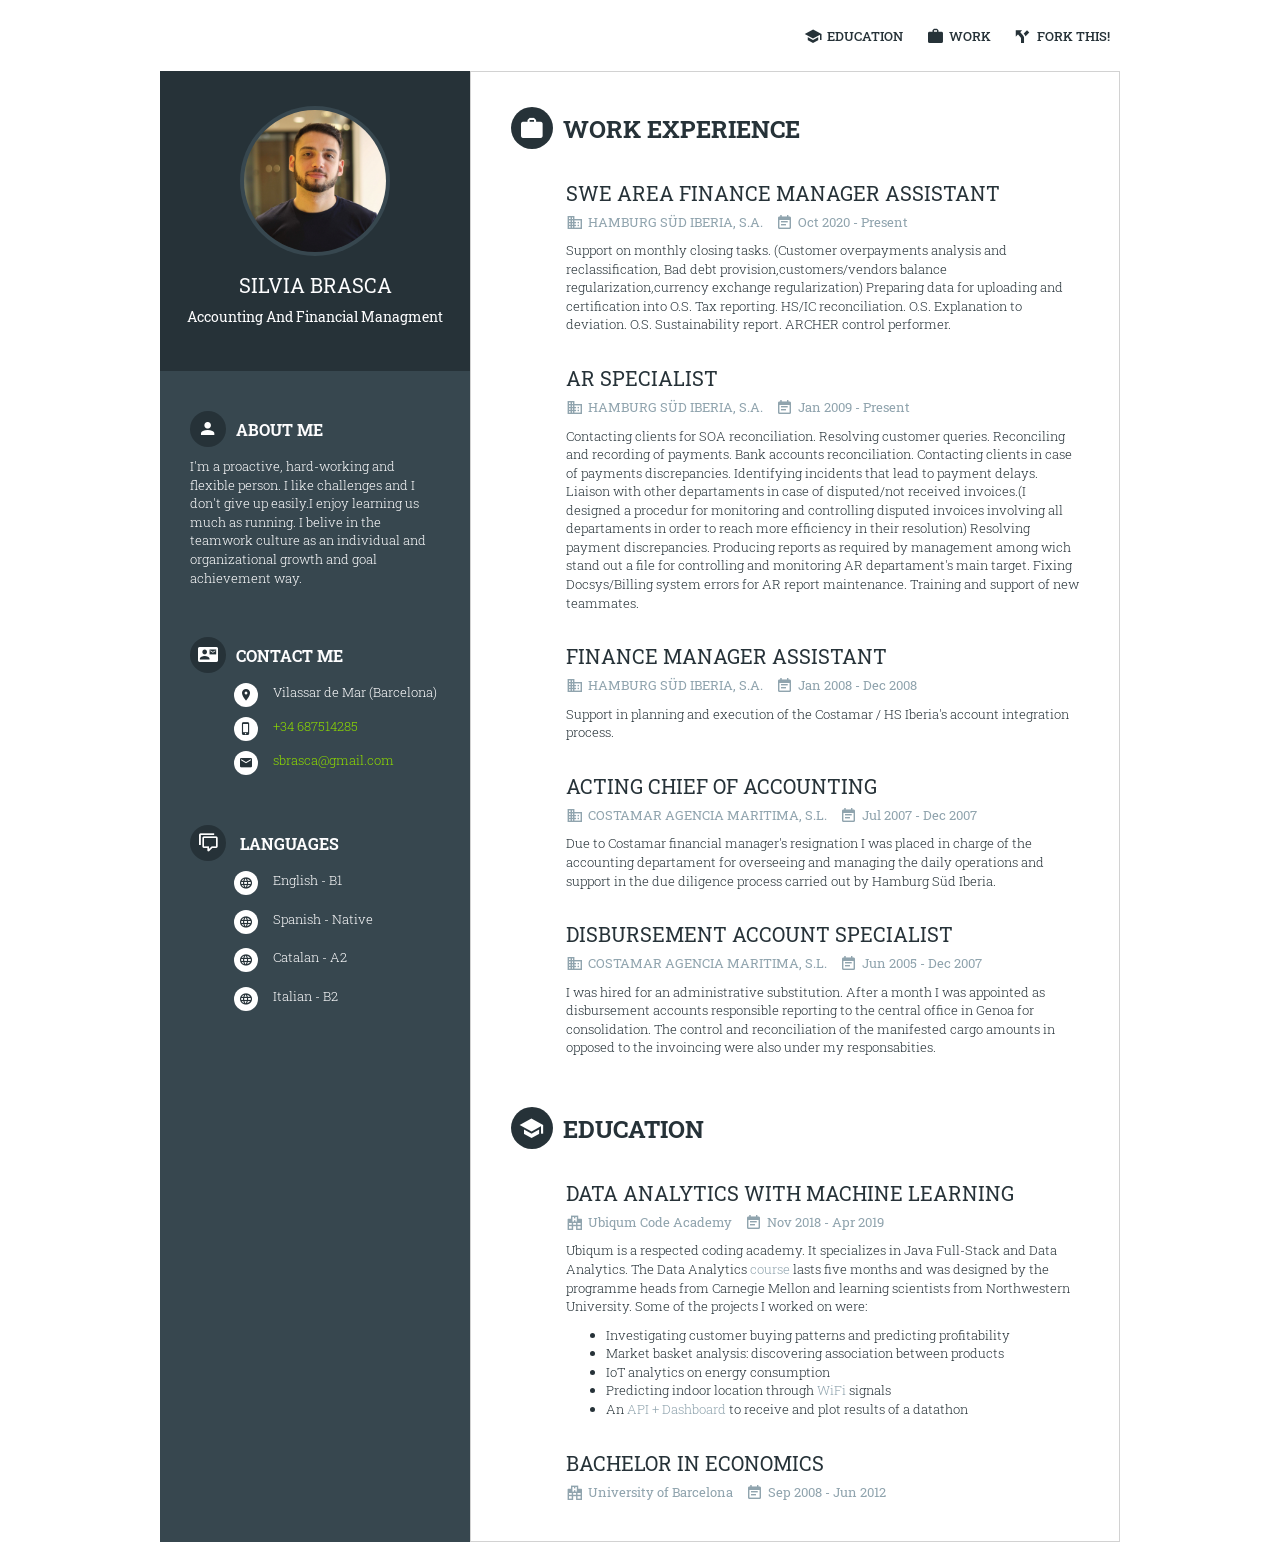
==== commit 25861acc: "change work experience" ====
--- a/index.html
+++ b/index.html
@@ -210,61 +210,15 @@
 									</div>
 								</article>
 								<article>
-									<h3 class="nino-articleTitle">Founder</h3>
-									<div class="nino-articleMeta">
-										<span><i class="mdi mdi-domain nino-icon"></i>Kott Müller</span>
-										<span><i class="mdi mdi-calendar-text nino-icon"></i>Nov 2015 - Oct 2016</span>
+									<h3 class="nino-articleTitle">Disbursement account specialist</h3>
+									<div class="nino-articleMeta">
+										<span><i class="mdi mdi-domain nino-icon"></i>COSTAMAR AGENCIA MARITIMA, S.L.</span>
+										<span><i class="mdi mdi-calendar-text nino-icon"></i>Jun 2005 - Dec 2007</span>
 									</div>
 									<div class="nino-articleContent">
 										<p>
-											My partners and I created a shoes brand that produced locally.
-											We managed everthing: from building the site from the ground up to logistics, finance and marketing.
-											While the company didn't reach the goals we initially planned, here's what I learned:
-										</p>
-										<p>
-											First, you need to sorround yourself with people that have not only complementary skillsets but also personalities.
-											Partnering with someone is like marrying. Choosing the right people is key.
-										</p>
-											Second, you can't engage into building complex structures in an early stage startup.
-											Thats how I know I'm not fit for them anymore. I need the basics covered so I can specialize.
-										<p>
-										</p>
-										<p>
-											And last, obstacles that you don't account for are going to come up all the time.
-											You need a lot of grit to deal them.
-										</p>
-									</div>
-								</article>
-								<article>
-									<h3 class="nino-articleTitle">Finance Manager</h3>
-									<div class="nino-articleMeta">
-										<span><i class="mdi mdi-domain nino-icon"></i><a href="https://northweek.com">Northweek</a></span>
-										<span><i class="mdi mdi-calendar-text nino-icon"></i>Oct 2014 - Oct 2015</span>
-									</div>
-									<div class="nino-articleContent">
-										<p>
-											Northweek is a start-up that was recently acquired by a major glasses brand.
-											I was in charge of building the accounting team, as well as
-											implementing infrastructure to start delivering accounting statements and reports.
-										</p>
-									</div>
-								</article>
-								<article>
-									<h3 class="nino-articleTitle">Accounting Audit Intern</h3>
-									<div class="nino-articleMeta">
-										<span><i class="mdi mdi-domain nino-icon"></i>KPMG</span>
-										<span><i class="mdi mdi-calendar-text nino-icon"></i>Jan 2013 - Dec 2013</span>
-									</div>
-									<div class="nino-articleContent">
-										<p>
-											Engaged in field work focused on audit reports for the following clients, among others:
-											<a href="http://www.artificial-solutions.com/">Artificial Solutions</a>,
-											<a href="http://www.dsv.com/">DSV: Global Transport and Logistics</a>,
-											<a href="http://www.omnicommediagroup.com/">Omnicom Media Group</a>,
-											<a href="http://www.ricoh.es/">Ricoh</a>,
-											<a href="http://www.tourlineexpress.com/">Tourline Express</a>,
-											<a href="http://www.tram.cat/">TRAM</a>,
-											<a href="http://www.2wglobal.com/">Wallenius Wilhelmsen Logistics</a>.
+											I was hired for an administrative substitution. After a month I was appointed as disbursement accounts responsible reporting to the central office in Genoa for consolidation.
+											The control and reconciliation of the manifested cargo amounts in opposed to the invoincing were also under my responsabities.
 										</p>
 									</div>
 								</article>
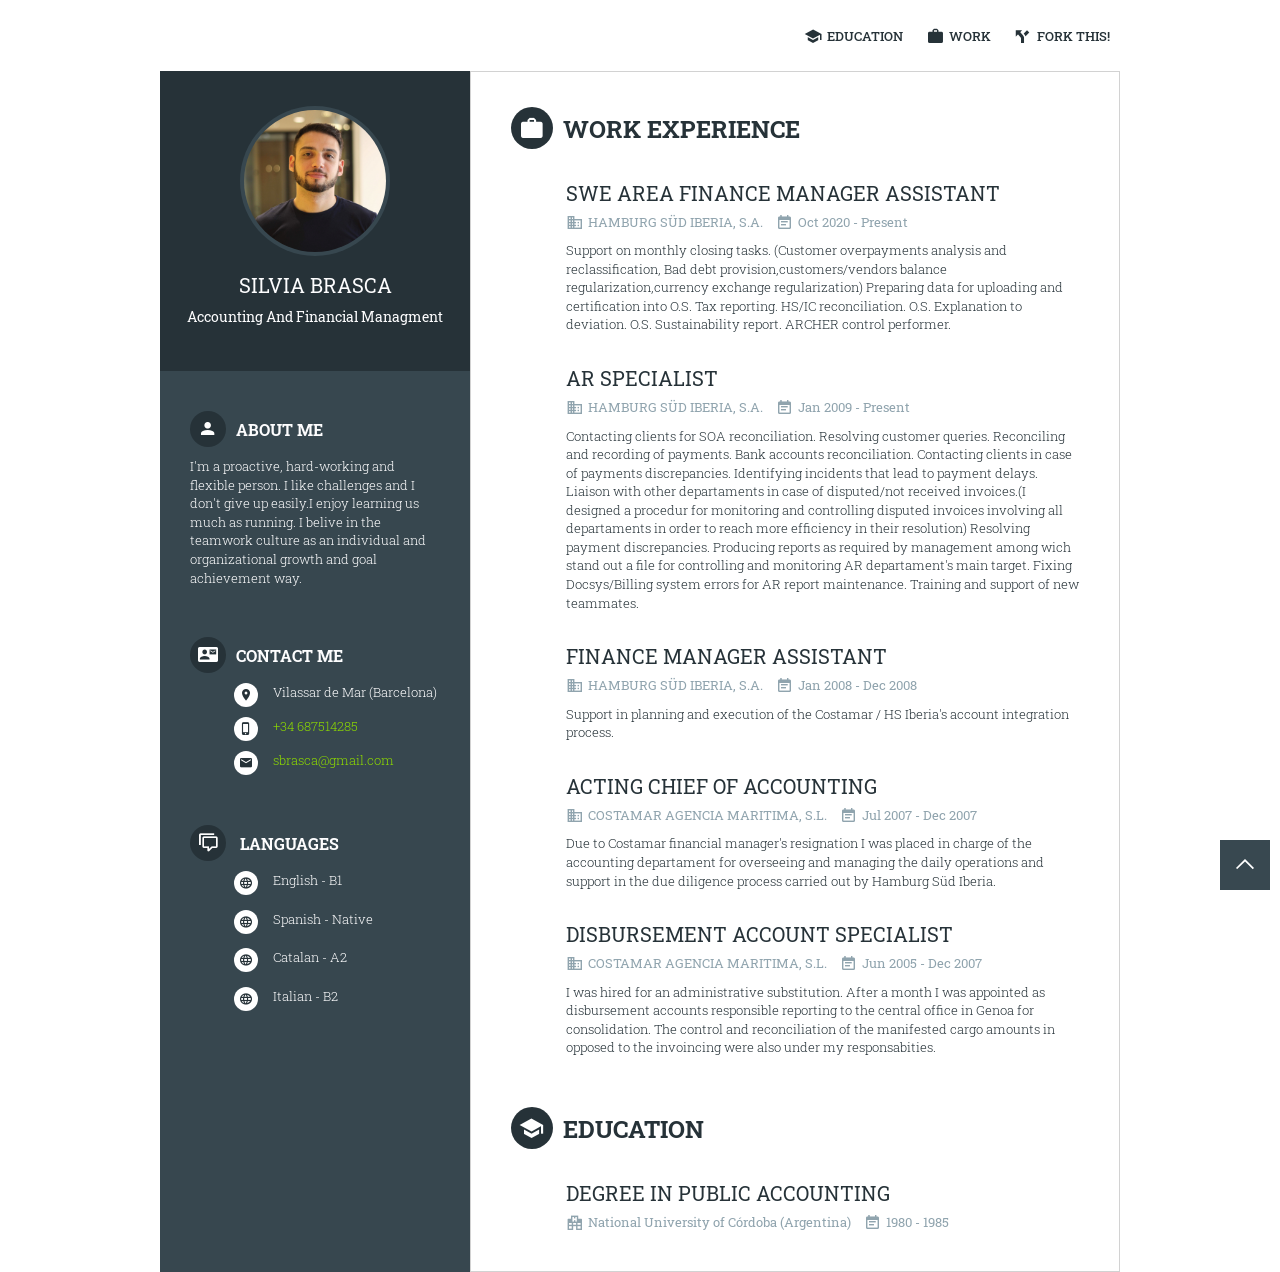
==== commit 058d2ad6: "change education" ====
--- a/index.html
+++ b/index.html
@@ -232,30 +232,10 @@
 						<div class="nino-sectionContent">
 							<div class="inner">
 								<article>
-									<h3 class="nino-articleTitle">Data Analytics with Machine Learning</h3>
-									<div class="nino-articleMeta">
-										<span><i class="mdi mdi-hospital-building nino-icon"></i>Ubiqum Code Academy</span>
-										<span><i class="mdi mdi-calendar-text nino-icon"></i>Nov 2018 - Apr 2019</span>
-									</div>
-									<div class="nino-articleContent">
-										<p>Ubiqum is a respected coding academy. It specializes in Java Full-Stack and Data Analytics.
-										The Data Analytics <a href="https://ubiqum.com/programs/data-analytics-and-machine-learning-program/">course</a> lasts five months
-										and was designed by the programme heads from Carnegie Mellon and learning scientists from Northwestern University.
-										Some of the projects I worked on were:</p>
-										<ul>
-											<li>Investigating customer buying patterns and predicting profitability</li>
-											<li>Market basket analysis: discovering association between products</li>
-											<li>IoT analytics on energy consumption</li>
-											<li>Predicting indoor location through <a href="https://dblp.org/rec/conf/ipin/RojoCULSBTMCLPS19">WiFi</a> signals</li>
-											<li>An <a href="https://github.com/gparrello/grafana_api">API + Dashboard</a> to receive and plot results of a datathon</li>
-										</ul>
-									</div>
-								</article>
-								<article>
-									<h3 class="nino-articleTitle">Bachelor in Economics</h3>
-									<div class="nino-articleMeta">
-										<span><i class="mdi mdi-hospital-building nino-icon"></i>University of Barcelona</span>
-										<span><i class="mdi mdi-calendar-text nino-icon"></i>Sep 2008 - Jun 2012</span>
+									<h3 class="nino-articleTitle">DEGREE IN PUBLIC ACCOUNTING</h3>
+									<div class="nino-articleMeta">
+										<span><i class="mdi mdi-hospital-building nino-icon"></i>National University of Córdoba (Argentina)</span>
+										<span><i class="mdi mdi-calendar-text nino-icon"></i>1980 - 1985</span>
 									</div>
 									<div class="nino-articleContent">
 										<!-- Duis aute irure dolor in reprehenderit in voluptate velit esse cillum dolore eu fugiat nulla pariatur. Excepteur sint occaecat cupidatat non proident, sunt in culpa qui officia deserunt mollit anim id est laborum. -->
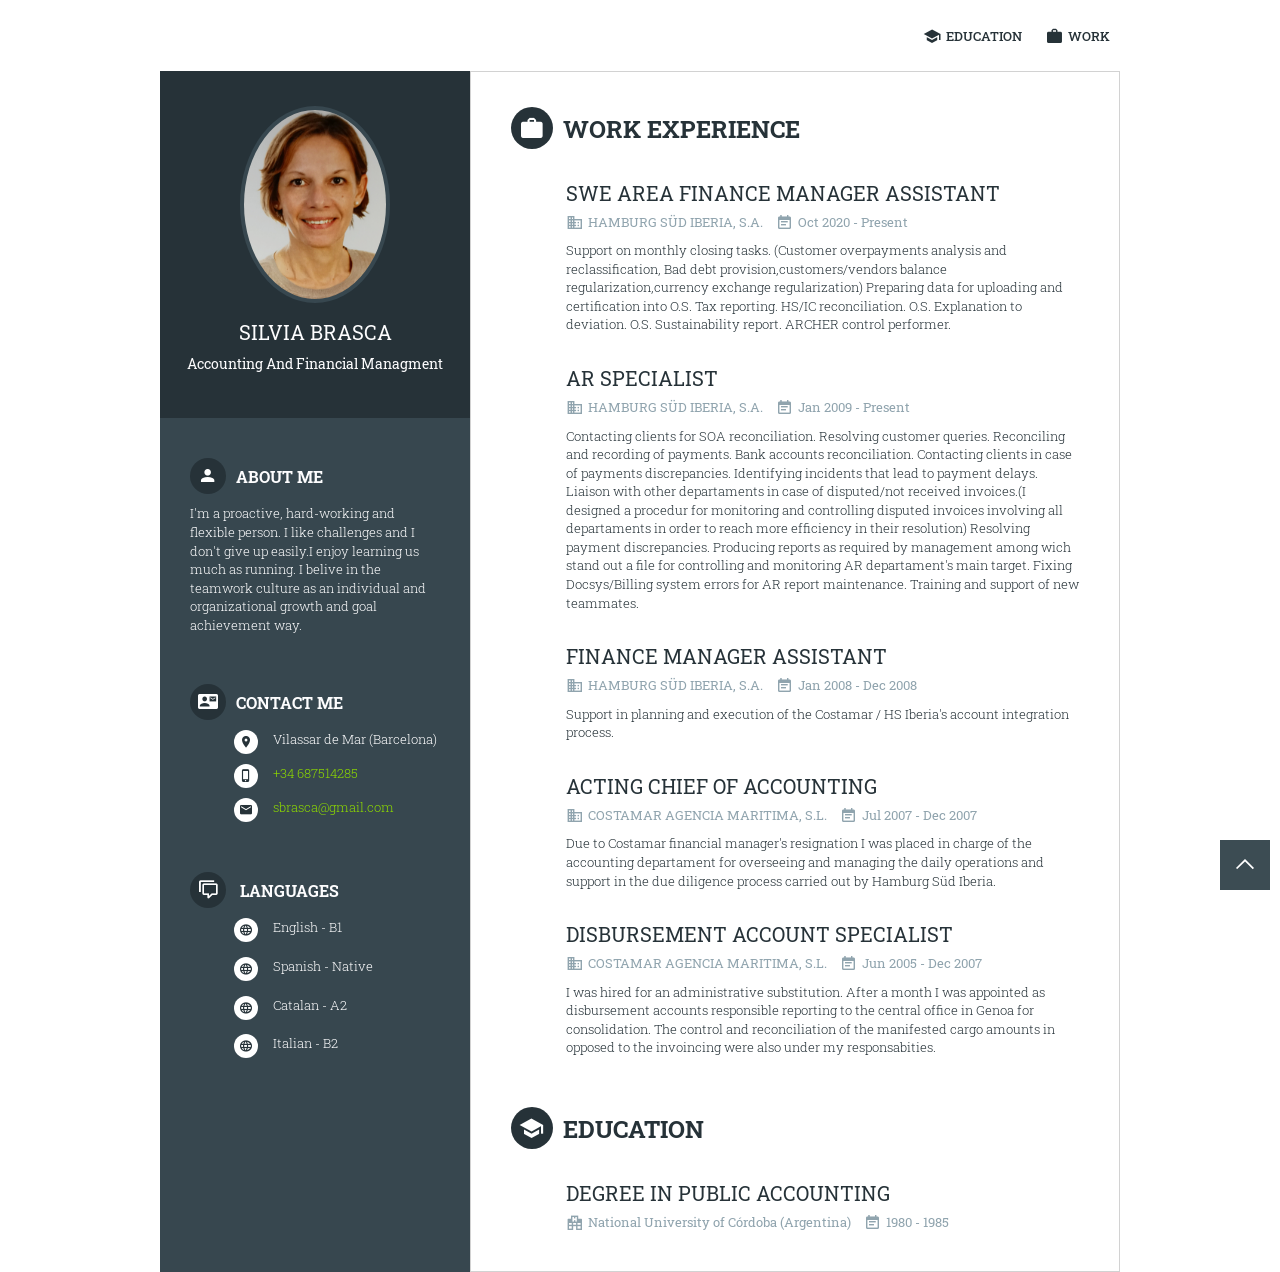
==== commit ae2d6b47: "remove fork menu" ====
--- a/index.html
+++ b/index.html
@@ -45,7 +45,6 @@
 				<li><a href="cover-letter.html"><i class="mdi mdi-email-variant nino-icon"></i>Cover Letter</a></li> -->
 				<li><a href="#education" class="topBar"><i class="mdi mdi-school nino-icon"></i>Education</a></li>
 				<li><a href="#work" class="topBar"><i class="mdi mdi-briefcase nino-icon"></i>Work</a></li>
-				<li><a href="https://github.com/gparrello/curriculum_vitae" class="topBar"><i class="mdi mdi-directions-fork nino-icon"></i>Fork this!</a></li>
 			</ul>
 		</nav>
 		<div layout="row" class="fw">
